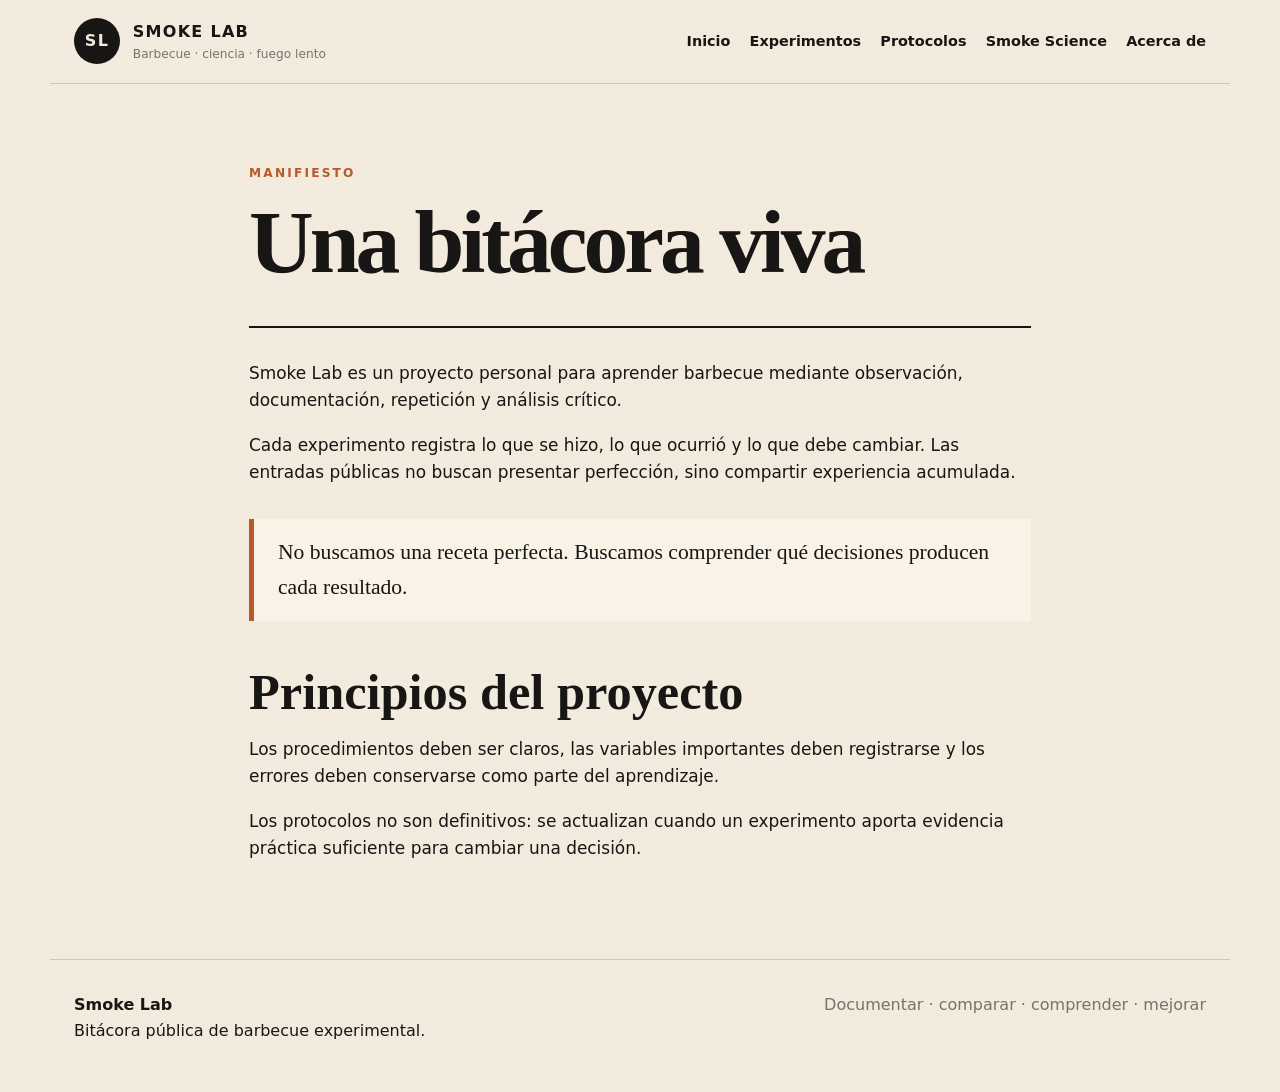
==== about/index.html @ 790fec04 "Initial commit" ====
<!doctype html>
<html lang="es">
<head>
  <meta charset="utf-8">
  <meta name="viewport" content="width=device-width, initial-scale=1">
  <title>Acerca de | Smoke Lab</title>
  <meta name="description" content="Propósito y filosofía de Smoke Lab.">
  <link rel="stylesheet" href="../assets/css/main.css">
</head>
<body>

<header class="site-header">
  <a class="brand" href="../index.html" aria-label="Ir al inicio de Smoke Lab">
    <span class="brand-mark">SL</span>
    <span class="brand-copy">
      <strong>Smoke Lab</strong>
      <small>Barbecue · ciencia · fuego lento</small>
    </span>
  </a>

  <button class="nav-toggle" type="button" aria-expanded="false" aria-controls="main-nav">
    Menú
  </button>

  <nav class="main-nav" id="main-nav" aria-label="Navegación principal">
    <a href="../index.html">Inicio</a>
    <a href="../experiments/index.html">Experimentos</a>
    <a href="../protocols/index.html">Protocolos</a>
    <a href="../science/index.html">Smoke Science</a>
    <a href="../about/index.html">Acerca de</a>
  </nav>
</header>

<main class="page narrow">
  <header class="page-header">
    <p class="eyebrow">Manifiesto</p>
    <h1>Una bitácora viva</h1>
  </header>

  <section class="prose">
    <p>
      Smoke Lab es un proyecto personal para aprender barbecue mediante observación,
      documentación, repetición y análisis crítico.
    </p>

    <p>
      Cada experimento registra lo que se hizo, lo que ocurrió y lo que debe cambiar.
      Las entradas públicas no buscan presentar perfección, sino compartir experiencia acumulada.
    </p>

    <blockquote>
      No buscamos una receta perfecta. Buscamos comprender qué decisiones producen cada resultado.
    </blockquote>

    <h2>Principios del proyecto</h2>
    <p>
      Los procedimientos deben ser claros, las variables importantes deben registrarse
      y los errores deben conservarse como parte del aprendizaje.
    </p>

    <p>
      Los protocolos no son definitivos: se actualizan cuando un experimento aporta
      evidencia práctica suficiente para cambiar una decisión.
    </p>
  </section>
</main>

<footer class="site-footer">
  <div>
    <strong>Smoke Lab</strong>
    <p>Bitácora pública de barbecue experimental.</p>
  </div>
  <p class="footer-motto">Documentar · comparar · comprender · mejorar</p>
</footer>

<script src="../assets/js/site.js"></script>

</body>
</html>
---- assets/css/main.css ----
:root {
  --coal: #181614;
  --coal-soft: #2b2723;
  --paper: #f2eadc;
  --paper-deep: #e4d5bf;
  --paper-light: #fffaf1;
  --ember: #b65a2a;
  --ember-dark: #823e1f;
  --copper: #8d5b38;
  --ash: #77726b;
  --green: #496648;
  --gold: #a16d24;
  --line: rgba(24, 22, 20, 0.17);
  --line-dark: rgba(242, 234, 220, 0.18);
  --max: 1180px;
  --reading: 830px;
  --shadow: 0 16px 40px rgba(24, 22, 20, 0.08);
}

* { box-sizing: border-box; }

html { scroll-behavior: smooth; }

body {
  margin: 0;
  color: var(--coal);
  background:
    linear-gradient(rgba(242, 234, 220, 0.965), rgba(242, 234, 220, 0.965)),
    repeating-linear-gradient(
      0deg,
      transparent 0 7px,
      rgba(24, 22, 20, 0.025) 8px
    );
  font-family: Inter, ui-sans-serif, system-ui, -apple-system, BlinkMacSystemFont,
    "Segoe UI", sans-serif;
  line-height: 1.62;
}

img {
  display: block;
  max-width: 100%;
}

a { color: inherit; }
p { margin-top: 0; }

code {
  padding: 0.12rem 0.35rem;
  border-radius: 3px;
  background: rgba(24, 22, 20, 0.07);
  font-size: 0.9em;
}

.site-header {
  max-width: var(--max);
  margin: 0 auto;
  padding: 1.15rem 1.5rem;
  display: flex;
  gap: 2rem;
  align-items: center;
  justify-content: space-between;
  border-bottom: 1px solid var(--line);
}

.brand {
  display: flex;
  gap: 0.8rem;
  align-items: center;
  text-decoration: none;
}

.brand-mark {
  width: 46px;
  height: 46px;
  display: grid;
  place-items: center;
  border-radius: 50%;
  background: var(--coal);
  color: var(--paper);
  font-weight: 900;
  letter-spacing: 0.08em;
}

.brand-copy strong,
.brand-copy small { display: block; }

.brand-copy strong {
  text-transform: uppercase;
  letter-spacing: 0.08em;
}

.brand-copy small {
  color: var(--ash);
  font-size: 0.76rem;
}

.main-nav {
  display: flex;
  flex-wrap: wrap;
  gap: 1.2rem;
}

.main-nav a {
  font-size: 0.9rem;
  font-weight: 800;
  text-decoration: none;
}

.main-nav a:hover,
.main-nav a[aria-current="page"] { color: var(--ember); }

.nav-toggle {
  display: none;
  padding: 0.55rem 0.75rem;
  border: 1px solid var(--coal);
  background: transparent;
  color: var(--coal);
  font: inherit;
  font-weight: 800;
}

main {
  max-width: var(--max);
  margin: 0 auto;
  padding: 0 1.5rem 5rem;
}

.hero {
  max-width: 980px;
  padding: 7rem 0 5rem;
}

.eyebrow,
.code,
.kicker {
  margin-bottom: 0.65rem;
  color: var(--ember);
  font-size: 0.76rem;
  font-weight: 900;
  letter-spacing: 0.18em;
  text-transform: uppercase;
}

h1,
h2,
h3,
h4 {
  margin: 0 0 1rem;
  font-family: Georgia, "Times New Roman", serif;
  line-height: 1.08;
}

h1 {
  font-size: clamp(3rem, 8vw, 6.5rem);
  letter-spacing: -0.045em;
}

h2 { font-size: clamp(2rem, 4vw, 3.15rem); }
h3 { font-size: 1.65rem; }
h4 { font-size: 1.2rem; }

.lead {
  max-width: 760px;
  color: #4c4842;
  font-size: 1.22rem;
}

.actions {
  display: flex;
  flex-wrap: wrap;
  gap: 0.8rem;
  margin-top: 2rem;
}

.button {
  display: inline-block;
  padding: 0.82rem 1.05rem;
  border: 1px solid var(--coal);
  font-weight: 850;
  text-decoration: none;
}

.button.primary {
  background: var(--coal);
  color: var(--paper);
}

.button:hover { transform: translateY(-1px); }

.page { padding-top: 5rem; }
.page.narrow { max-width: var(--reading); }

.page-header {
  max-width: 900px;
  padding-bottom: 1.2rem;
  margin-bottom: 2rem;
  border-bottom: 2px solid var(--coal);
}

.page-header h1 { font-size: clamp(3.1rem, 7vw, 5.6rem); }

.page-header p:last-child {
  max-width: 720px;
  font-size: 1.08rem;
}

.grid {
  display: grid;
  gap: 1rem;
}

.grid.two { grid-template-columns: repeat(2, minmax(0, 1fr)); }
.grid.three { grid-template-columns: repeat(3, minmax(0, 1fr)); }

.card {
  min-height: 205px;
  padding: 1.5rem;
  border: 1px solid var(--line);
  background: rgba(255, 250, 241, 0.58);
}

.card h2 {
  margin-top: 0.7rem;
  font-size: 1.85rem;
}

.card-link {
  display: block;
  text-decoration: none;
  transition: transform 0.15s ease, border-color 0.15s ease;
}

.card-link:hover {
  transform: translateY(-2px);
  border-color: var(--ember);
  box-shadow: var(--shadow);
}

.section { padding-top: 5rem; }

.section-heading {
  display: flex;
  gap: 2rem;
  align-items: end;
  justify-content: space-between;
  margin-bottom: 1rem;
  border-bottom: 2px solid var(--coal);
}

.section-heading a {
  margin-bottom: 1rem;
  font-weight: 800;
}

.status {
  display: inline-block;
  padding: 0.28rem 0.58rem;
  border-radius: 999px;
  font-size: 0.7rem;
  font-weight: 900;
  letter-spacing: 0.08em;
  text-transform: uppercase;
}

.status.active { background: #efc58e; color: #4c2f0c; }
.status.completed { background: #c6dfbf; color: #244020; }
.status.planned { background: #ddd5c8; color: #514a41; }
.status.draft { background: #d7d2cc; color: #4f4a45; }

.experiment-feature {
  display: grid;
  grid-template-columns: 1.6fr 1fr;
  gap: 2rem;
  padding: 2rem;
  background: var(--coal);
  color: var(--paper);
}

.experiment-feature a {
  color: inherit;
  text-decoration: none;
}

.experiment-feature dl { margin: 0; }

.experiment-feature dl div {
  padding: 0.68rem 0;
  border-top: 1px solid var(--line-dark);
}

.experiment-feature dt {
  color: #aca59b;
  font-size: 0.76rem;
  text-transform: uppercase;
}

.experiment-feature dd {
  margin: 0;
  font-weight: 850;
}

.experiment-list {
  display: grid;
  gap: 0;
}

.experiment-row {
  display: grid;
  grid-template-columns: 150px minmax(0, 1fr) 230px;
  gap: 1.5rem;
  align-items: center;
  padding: 1.35rem 0;
  border-bottom: 1px solid var(--line);
}

.experiment-row h2 {
  margin: 0.15rem 0 0.35rem;
  font-size: 1.7rem;
}

.experiment-row a { text-decoration: none; }
.experiment-row a:hover h2 { color: var(--ember); }

.meta {
  color: var(--ash);
  font-size: 0.9rem;
}

/* Experiment page */
.record-shell {
  display: grid;
  grid-template-columns: minmax(0, 1fr) 250px;
  gap: 3rem;
  align-items: start;
}

.record-main { min-width: 0; }

.record-nav {
  position: sticky;
  top: 1rem;
  padding: 1.1rem;
  border: 1px solid var(--line);
  background: rgba(255, 250, 241, 0.72);
}

.record-nav strong {
  display: block;
  margin-bottom: 0.6rem;
  text-transform: uppercase;
  letter-spacing: 0.1em;
  font-size: 0.78rem;
}

.record-nav a {
  display: block;
  padding: 0.3rem 0;
  color: #514b44;
  text-decoration: none;
  font-size: 0.88rem;
}

.record-nav a:hover { color: var(--ember); }

.record-header {
  padding-bottom: 1.5rem;
  margin-bottom: 2rem;
  border-bottom: 3px solid var(--coal);
}

.record-header h1 {
  font-size: clamp(3rem, 6.4vw, 5.2rem);
}

.record-subtitle {
  max-width: 780px;
  color: #4e4943;
  font-size: 1.12rem;
}

.record-grid {
  display: grid;
  grid-template-columns: repeat(4, minmax(0, 1fr));
  margin: 2rem 0;
  border: 1px solid var(--line);
}

.record-grid div {
  padding: 1rem;
  border-right: 1px solid var(--line);
}

.record-grid div:last-child { border-right: 0; }

.record-grid dt {
  color: var(--ash);
  font-size: 0.72rem;
  letter-spacing: 0.07em;
  text-transform: uppercase;
}

.record-grid dd {
  margin: 0.25rem 0 0;
  font-weight: 900;
}

.record-section {
  padding: 2rem 0;
  border-bottom: 1px solid var(--line);
  scroll-margin-top: 1rem;
}

.record-section h2 {
  margin-bottom: 1.2rem;
  font-size: 2.2rem;
}

.record-section h3 {
  margin-top: 1.5rem;
  font-size: 1.35rem;
}

.callout {
  padding: 1rem 1.2rem;
  margin: 1.2rem 0;
  border-left: 5px solid var(--ember);
  background: rgba(255, 250, 241, 0.65);
}

.callout.warning { border-color: var(--gold); }
.callout.success { border-color: var(--green); }

.data-list {
  display: grid;
  grid-template-columns: repeat(2, minmax(0, 1fr));
  gap: 0;
  margin: 0;
  border: 1px solid var(--line);
}

.data-list div {
  padding: 0.85rem 1rem;
  border-bottom: 1px solid var(--line);
}

.data-list div:nth-last-child(-n+2) { border-bottom: 0; }

.data-list dt {
  color: var(--ash);
  font-size: 0.75rem;
  letter-spacing: 0.06em;
  text-transform: uppercase;
}

.data-list dd {
  margin: 0.18rem 0 0;
  font-weight: 750;
}

.table-wrap {
  width: 100%;
  overflow-x: auto;
  border: 1px solid var(--line);
}

table {
  width: 100%;
  border-collapse: collapse;
  background: rgba(255, 250, 241, 0.45);
}

th,
td {
  padding: 0.75rem 0.8rem;
  border-bottom: 1px solid var(--line);
  text-align: left;
  vertical-align: top;
}

th {
  background: var(--coal);
  color: var(--paper);
  font-size: 0.76rem;
  letter-spacing: 0.05em;
  text-transform: uppercase;
}

tbody tr:last-child td { border-bottom: 0; }

.pending {
  color: var(--ash);
  font-style: italic;
}

.method-steps {
  counter-reset: steps;
  padding: 0;
  list-style: none;
}

.method-steps li {
  position: relative;
  min-height: 3rem;
  padding: 0.1rem 0 1rem 3.2rem;
  border-left: 1px solid var(--line);
}

.method-steps li::before {
  counter-increment: steps;
  content: counter(steps);
  position: absolute;
  left: -1.05rem;
  top: -0.2rem;
  width: 2rem;
  height: 2rem;
  display: grid;
  place-items: center;
  border-radius: 50%;
  background: var(--coal);
  color: var(--paper);
  font-weight: 900;
}

.gallery-placeholder {
  display: grid;
  grid-template-columns: repeat(3, minmax(0, 1fr));
  gap: 0.8rem;
}

.photo-slot {
  min-height: 150px;
  display: grid;
  place-items: center;
  padding: 1rem;
  border: 1px dashed var(--copper);
  background: rgba(255, 250, 241, 0.42);
  color: var(--ash);
  text-align: center;
}

.prose {
  max-width: var(--reading);
  font-size: 1.06rem;
}

.prose h2 { margin-top: 2.8rem; }

blockquote {
  margin: 2rem 0;
  padding: 1rem 1.5rem;
  border-left: 5px solid var(--ember);
  background: rgba(255, 250, 241, 0.55);
  font-family: Georgia, serif;
  font-size: 1.35rem;
}

.site-footer {
  max-width: var(--max);
  margin: 0 auto;
  padding: 2rem 1.5rem 3rem;
  display: flex;
  gap: 1rem;
  justify-content: space-between;
  border-top: 1px solid var(--line);
}

.site-footer p { margin-bottom: 0; }
.footer-motto { color: var(--ash); }

@media (max-width: 920px) {
  .record-shell { grid-template-columns: 1fr; }
  .record-nav { position: static; }
  .record-nav a { display: inline-block; margin-right: 0.75rem; }
}

@media (max-width: 820px) {
  .site-header {
    align-items: flex-start;
    flex-wrap: wrap;
  }

  .nav-toggle { display: block; }

  .main-nav {
    display: none;
    width: 100%;
    padding-top: 0.8rem;
    border-top: 1px solid var(--line);
  }

  .main-nav.is-open { display: flex; }

  .grid.two,
  .grid.three,
  .experiment-feature,
  .gallery-placeholder {
    grid-template-columns: 1fr;
  }

  .experiment-row {
    grid-template-columns: 1fr;
    gap: 0.4rem;
  }

  .record-grid,
  .data-list {
    grid-template-columns: 1fr 1fr;
  }

  .site-footer { flex-direction: column; }
}

@media (max-width: 560px) {
  .record-grid,
  .data-list {
    grid-template-columns: 1fr;
  }

  .record-grid div,
  .data-list div {
    border-right: 0;
    border-bottom: 1px solid var(--line);
  }

  h1 { font-size: 3.1rem; }
}
/* Smoke Lab — protocol status and signed footer */
.status.reconstructed {
  background: #d9c7a7;
  color: #4b351d;
}

.site-credit {
  margin-top: 0.35rem;
  color: var(--ash);
  font-size: 0.82rem;
}

.site-credit a {
  color: inherit;
}

.protocol-definition {
  padding: 1rem 1.2rem;
  border: 1px solid var(--line);
  background: rgba(255, 250, 241, 0.55);
}

@media (max-width: 560px) {
  .site-footer {
    align-items: flex-start;
  }

  .record-section {
    overflow-wrap: anywhere;
  }

  .record-section ol,
  .record-section ul {
    padding-left: 1.25rem;
  }

  .table-wrap {
    border-left: 0;
    border-right: 0;
  }

  th,
  td {
    min-width: 135px;
  }
}
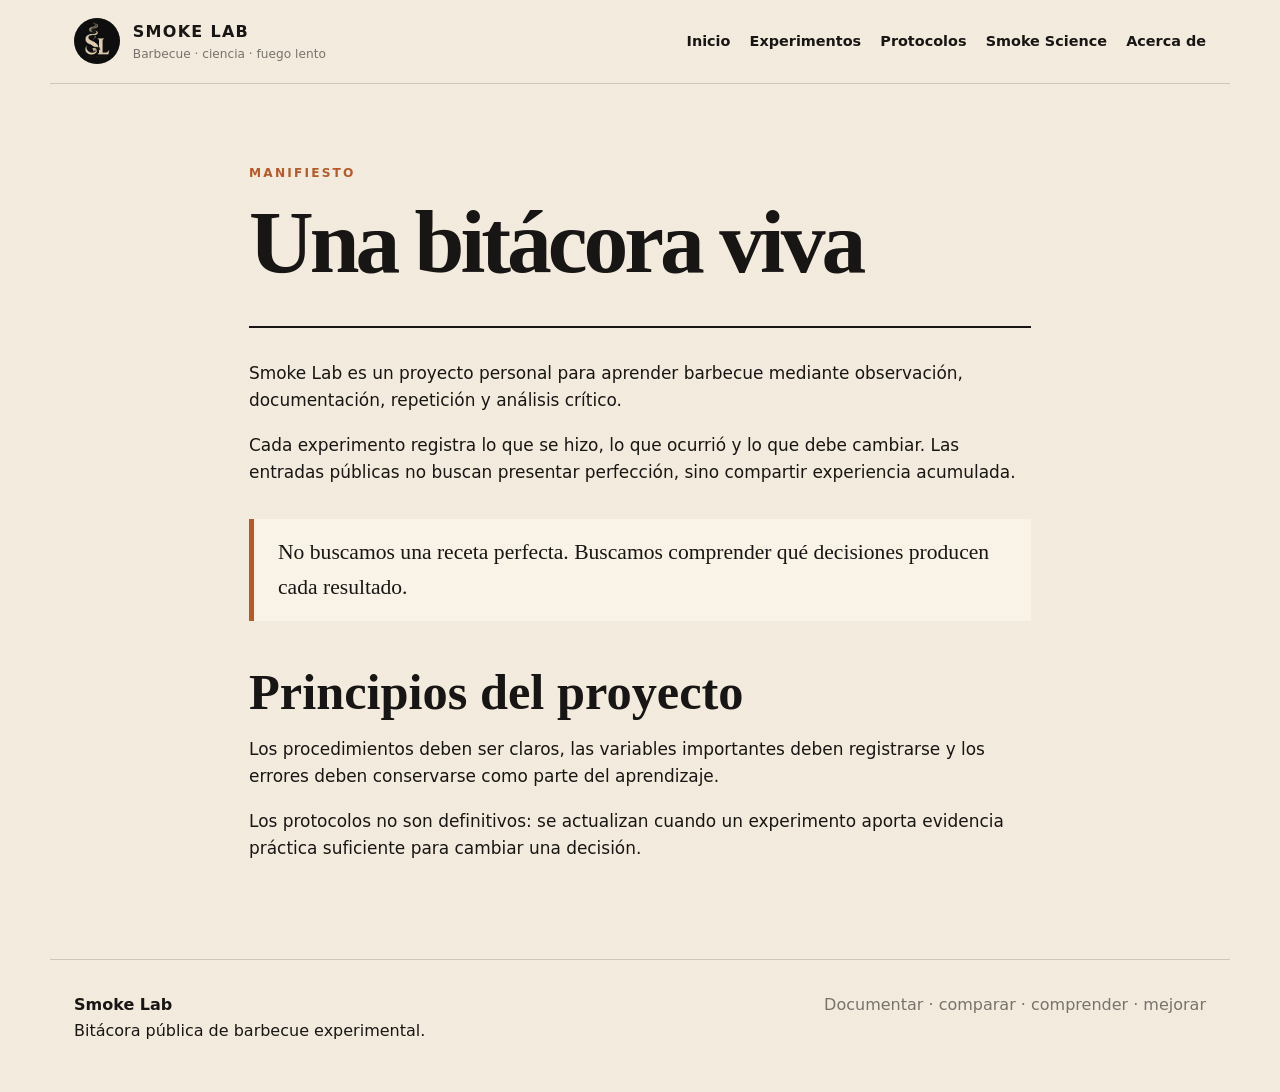
==== commit 6cb5cb52: "Add favicons and branding logo across site Add site favicon files and the SmokeLab branding images; " ====
--- a/about/index.html
+++ b/about/index.html
@@ -5,13 +5,17 @@
   <meta name="viewport" content="width=device-width, initial-scale=1">
   <title>Acerca de | Smoke Lab</title>
   <meta name="description" content="Propósito y filosofía de Smoke Lab.">
+  <!-- Favicon para la pestaña del navegador -->
+  <link rel="icon" type="image/png" sizes="128x128" href="favicon.png">
   <link rel="stylesheet" href="../assets/css/main.css">
 </head>
 <body>
 
 <header class="site-header">
   <a class="brand" href="../index.html" aria-label="Ir al inicio de Smoke Lab">
-    <span class="brand-mark">SL</span>
+    <span class="brand-mark">
+      <img src="../assets/img/branding/SmokeLab-Logo.png" alt="Smoke Lab Logo">
+    </span>
     <span class="brand-copy">
       <strong>Smoke Lab</strong>
       <small>Barbecue · ciencia · fuego lento</small>
--- a/assets/css/main.css
+++ b/assets/css/main.css
@@ -670,3 +670,189 @@
     min-width: 135px;
   }
 }
+
+/* EXP-001 final record */
+.hero-photo {
+  margin: 2rem 0;
+  border: 1px solid var(--line);
+  background: var(--coal);
+  box-shadow: var(--shadow);
+}
+
+.hero-photo img {
+  width: 100%;
+  max-height: 720px;
+  object-fit: cover;
+}
+
+.hero-photo figcaption {
+  padding: 0.8rem 1rem;
+  color: var(--paper);
+  font-size: 0.9rem;
+}
+
+.metric-grid,
+.score-grid {
+  display: grid;
+  grid-template-columns: repeat(4, minmax(0, 1fr));
+  gap: 0.8rem;
+  margin: 1.2rem 0;
+}
+
+.metric-card,
+.score-card {
+  padding: 1rem;
+  border: 1px solid var(--line);
+  background: rgba(255, 250, 241, 0.62);
+}
+
+.metric-card small,
+.score-card small {
+  display: block;
+  color: var(--ash);
+  font-size: 0.7rem;
+  font-weight: 850;
+  letter-spacing: 0.08em;
+  text-transform: uppercase;
+}
+
+.metric-card strong,
+.score-value {
+  display: block;
+  margin-top: 0.25rem;
+  font-family: Georgia, "Times New Roman", serif;
+  font-size: 1.75rem;
+  line-height: 1;
+}
+
+.score-value {
+  color: var(--ember-dark);
+  font-size: 2.3rem;
+}
+
+.photo-gallery {
+  display: grid;
+  grid-template-columns: repeat(3, minmax(0, 1fr));
+  gap: 1rem;
+}
+
+.photo-card {
+  margin: 0;
+  border: 1px solid var(--line);
+  background: rgba(255, 250, 241, 0.55);
+}
+
+.photo-card a {
+  display: block;
+  text-decoration: none;
+}
+
+.photo-card img {
+  width: 100%;
+  aspect-ratio: 4 / 3;
+  object-fit: cover;
+  background: var(--coal-soft);
+}
+
+.photo-card figcaption {
+  padding: 0.8rem 0.9rem 1rem;
+  color: #4f4942;
+  font-size: 0.88rem;
+}
+
+.photo-card strong {
+  display: block;
+  margin-bottom: 0.18rem;
+  color: var(--coal);
+}
+
+.verdict {
+  padding: 1.4rem;
+  margin: 1.5rem 0;
+  border: 2px solid var(--green);
+  background: rgba(198, 223, 191, 0.28);
+}
+
+.verdict strong {
+  display: block;
+  margin-bottom: 0.35rem;
+  font-family: Georgia, "Times New Roman", serif;
+  font-size: 1.6rem;
+}
+
+.field-note {
+  padding: 1rem 1.2rem;
+  border-left: 5px solid var(--copper);
+  background: rgba(141, 91, 56, 0.08);
+}
+
+.timeline-table td:first-child,
+.timeline-table td:nth-child(2),
+.timeline-table td:nth-child(3),
+.timeline-table td:nth-child(4) {
+  white-space: nowrap;
+}
+
+.reference-list li {
+  margin-bottom: 0.65rem;
+}
+
+.reference-list a {
+  font-weight: 750;
+}
+
+.small-note {
+  color: var(--ash);
+  font-size: 0.88rem;
+}
+
+@media (max-width: 900px) {
+  .metric-grid,
+  .score-grid,
+  .photo-gallery {
+    grid-template-columns: repeat(2, minmax(0, 1fr));
+  }
+}
+
+@media (max-width: 560px) {
+  .metric-grid,
+  .score-grid,
+  .photo-gallery {
+    grid-template-columns: 1fr;
+  }
+
+  .hero-photo img {
+    max-height: none;
+  }
+
+  .photo-card img {
+    aspect-ratio: auto;
+  }
+}
+
+@media print {
+  .site-header,
+  .record-nav,
+  .button,
+  .site-footer,
+  .nav-toggle {
+    display: none !important;
+  }
+
+  main {
+    max-width: none;
+    padding: 0;
+  }
+
+  .record-shell {
+    display: block;
+  }
+
+  .record-section {
+    break-inside: avoid;
+  }
+
+  a {
+    text-decoration: none;
+  }
+}
